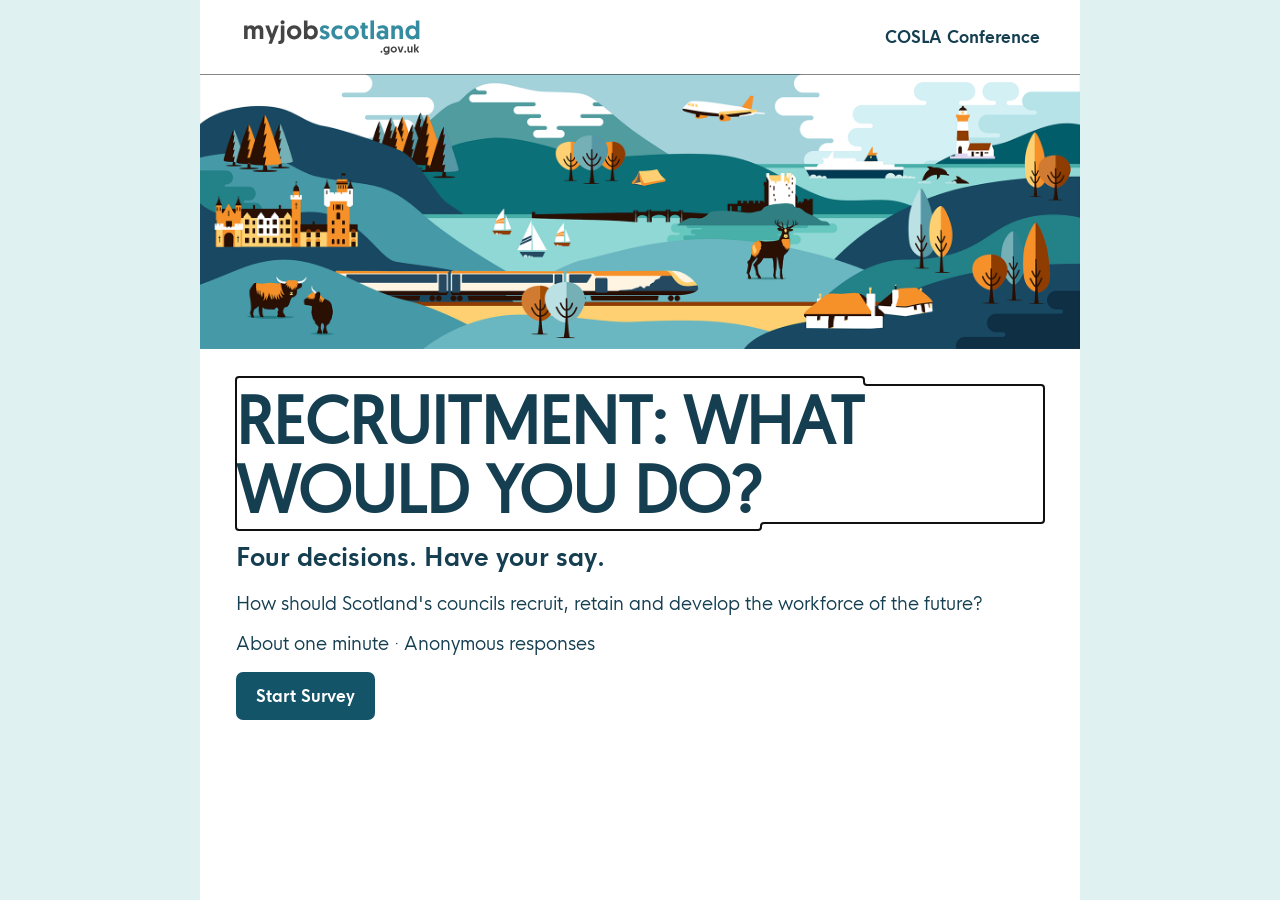
==== cosla-conference/public/index.html @ 0d1c6c73 "Add COSLA Conference recruitment survey and live results display" ====
<!doctype html>
<html lang="en"><head><meta charset="utf-8"><meta name="viewport" content="width=device-width, initial-scale=1">
<title>Recruitment: What Would You Do?</title><link rel="stylesheet" href="brand.css"><link rel="stylesheet" href="survey.css"></head>
<body><div class="shell"><header><img src="assets/logo.svg" alt="myjobscotland"><span>COSLA Conference</span></header>
<main id="survey">Loading survey…</main></div><script type="module" src="survey.js"></script></body></html>
---- cosla-conference/public/brand.css ----
/* Shared tablet / TV brand tokens. Font URLs resolve relative to this file. */
@font-face { font-family: 'HK Nova'; src: url('fonts/HKNova-Regular.woff2') format('woff2'); font-weight: 400; font-display: swap; }
@font-face { font-family: 'HK Nova'; src: url('fonts/HKNova-Medium.woff2') format('woff2'); font-weight: 500 600; font-display: swap; }
@font-face { font-family: 'HK Nova'; src: url('fonts/HKNova-Bold.woff2') format('woff2'); font-weight: 700 900; font-display: swap; }
@font-face { font-family: Geomanist; src: url('fonts/geomanist-regular-webfont.woff2') format('woff2'); font-weight: 400; font-display: swap; }
:root {
  --colour-ex: #008B95;
  --colour-pp: #D58A00;
  --colour-cc: #D50065;
  --colour-rt: #0875B9;
  --colour-sa: #71328A;
  --colour-ch: #558914;
  --brand-navy: #071B42;
  --results-background: #F2FBFC;
  --brand-font: 'HK Nova', Geomanist, Arial, sans-serif;
}
---- cosla-conference/public/survey.css ----
:root{color:#153f51;background:#e0f1f2;font-family:'HK Nova','Geomanist',system-ui,sans-serif}
*{box-sizing:border-box}
body{margin:0}
.shell{max-width:880px;margin:auto;min-height:100svh;background:#fff}
header{padding:16px clamp(16px,4vw,40px);display:flex;justify-content:space-between;align-items:center;gap:12px;font-weight:700}
header img{width:min(44%,230px);height:42px;object-fit:contain;object-position:left}
.landscape,.banner{display:block;width:100%;height:auto}
.banner{max-height:clamp(58px,12vh,132px);object-fit:cover;border-radius:8px}
.intro,.question{padding:clamp(16px,4vw,36px)}
.intro h1{font-family:'Geomanist','HK Nova',sans-serif;font-size:clamp(2rem,7vw,4.2rem);line-height:1.03;margin:0 0 14px}
.intro p{font-size:1.1rem}
.question h1{font-size:clamp(1.23rem,3.1vw,1.85rem);line-height:1.2;margin:8px 0 14px}
.category{font-weight:700;letter-spacing:.04em;font-size:.88rem}
progress{width:100%;height:9px;accent-color:#176476;margin:14px 0 7px}
fieldset{border:0;display:grid;gap:8px;padding:0;margin:0;min-width:0}
label{display:flex;align-items:center;gap:12px;border:2px solid #b1cbd0;border-radius:8px;padding:10px 13px;min-height:60px;cursor:pointer;line-height:1.23}
label input{position:absolute;opacity:0;width:1px;height:1px}
label:has(input:checked){border-color:#135469;background:#def3f3}
label:has(input:focus-visible),button:focus-visible{outline:3px solid #a54b00;outline-offset:2px}
.letter{display:grid;place-items:center;min-width:32px;height:32px;border-radius:5px;background:#e6f0f2;font-weight:700}
label:has(input:checked) .letter{background:#135469;color:white}
nav{display:flex;justify-content:space-between;gap:8px;margin-top:14px}
button{border:0;border-radius:7px;background:#135469;color:white;font:inherit;font-weight:700;padding:12px 20px;min-height:48px;cursor:pointer}
button.secondary{background:#e6f0f2;color:#153f51}
button:disabled{background:#e2eaeb;color:#52666b;cursor:default}
@media(max-width:440px){label{font-size:.9rem;padding:8px;gap:8px}header span{font-size:.85rem}}
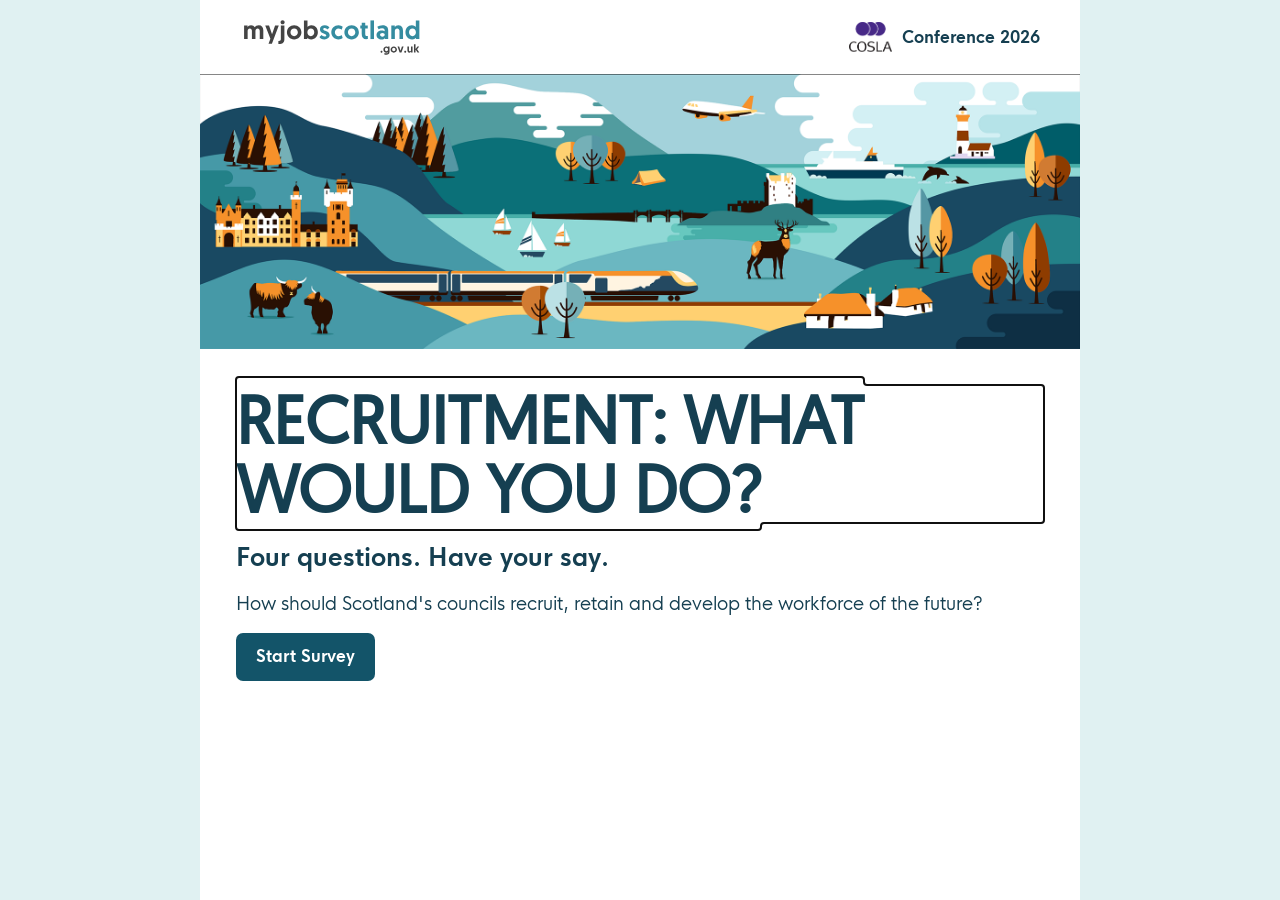
==== commit fb88c100: "Refine COSLA Conference copy and add conference branding" ====
--- a/cosla-conference/public/index.html
+++ b/cosla-conference/public/index.html
@@ -1,5 +1,5 @@
 <!doctype html>
 <html lang="en"><head><meta charset="utf-8"><meta name="viewport" content="width=device-width, initial-scale=1">
 <title>Recruitment: What Would You Do?</title><link rel="stylesheet" href="brand.css"><link rel="stylesheet" href="survey.css"></head>
-<body><div class="shell"><header><img src="assets/logo.svg" alt="myjobscotland"><span>COSLA Conference</span></header>
+<body><div class="shell"><header><img src="assets/logo.svg" alt="myjobscotland"><div class="conference-brand"><img src="assets/cosla-logo.png" alt="COSLA"><span>Conference 2026</span></div></header>
 <main id="survey">Loading survey…</main></div><script type="module" src="survey.js"></script></body></html>
--- a/cosla-conference/public/brand.css
+++ b/cosla-conference/public/brand.css
@@ -14,3 +14,20 @@
   --results-background: #F2FBFC;
   --brand-font: 'HK Nova', Geomanist, Arial, sans-serif;
 }
+
+.conference-brand {
+  display: flex;
+  align-items: center;
+  gap: .65em;
+  flex: none;
+  background: #fff;
+  font-family: 'HK Nova', Geomanist, Arial, sans-serif;
+  font-weight: 700;
+  white-space: nowrap;
+}
+.conference-brand img {
+  display: block;
+  width: auto;
+  height: var(--conference-logo-height, 30px);
+  object-fit: contain;
+}
--- a/cosla-conference/public/survey.css
+++ b/cosla-conference/public/survey.css
@@ -24,3 +24,10 @@
 button.secondary{background:#e6f0f2;color:#153f51}
 button:disabled{background:#e2eaeb;color:#52666b;cursor:default}
 @media(max-width:440px){label{font-size:.9rem;padding:8px;gap:8px}header span{font-size:.85rem}}
+
+header > img { min-width: 0; }
+header .conference-brand { padding: 4px 0; }
+header .conference-brand img { width: auto; height: var(--conference-logo-height, 30px); }
+@media (max-width: 440px) {
+  header .conference-brand { --conference-logo-height: 24px; }
+}
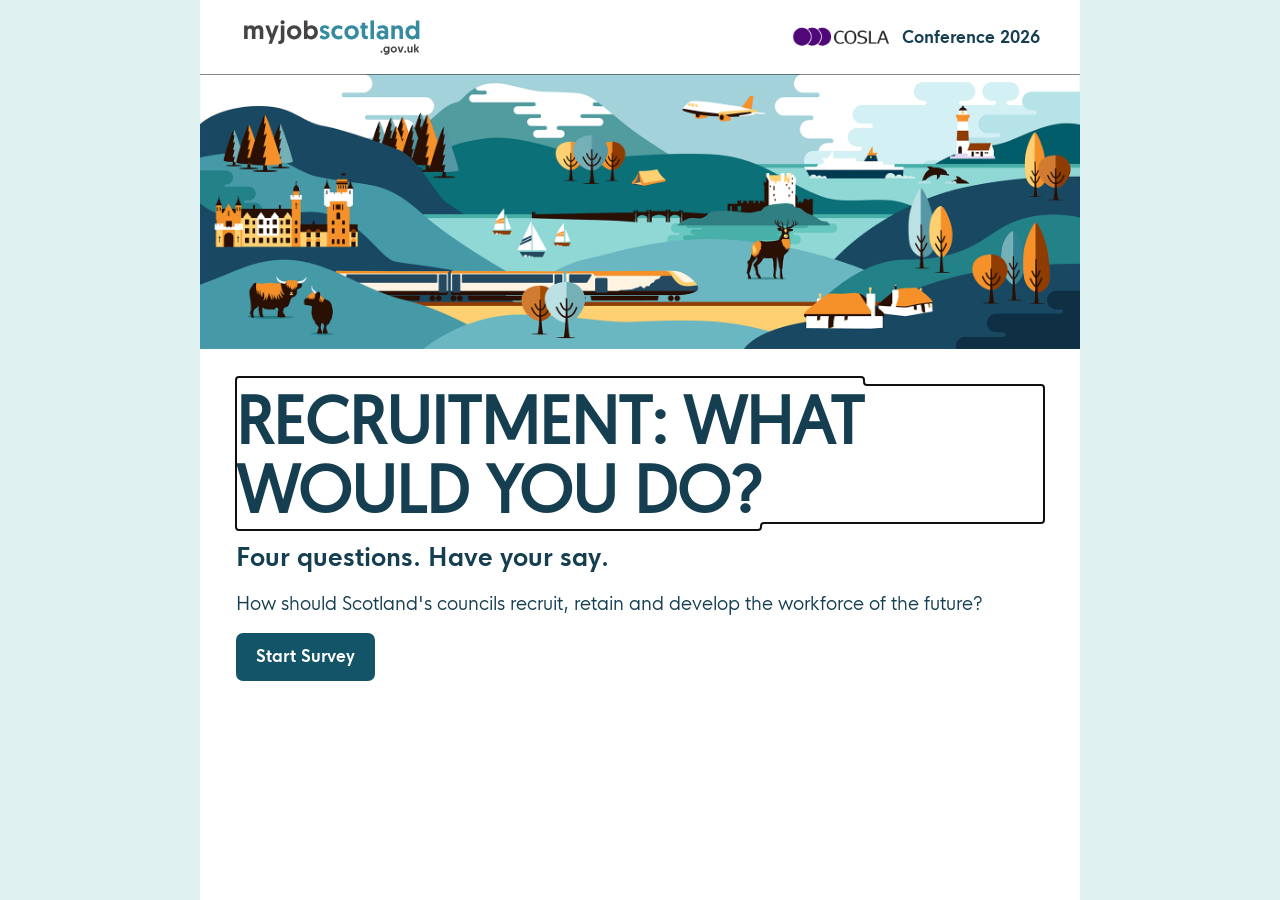
==== commit b779527a: "Use horizontal COSLA logo and refine conference slideshow copy" ====
--- a/cosla-conference/public/index.html
+++ b/cosla-conference/public/index.html
@@ -1,5 +1,5 @@
 <!doctype html>
 <html lang="en"><head><meta charset="utf-8"><meta name="viewport" content="width=device-width, initial-scale=1">
 <title>Recruitment: What Would You Do?</title><link rel="stylesheet" href="brand.css"><link rel="stylesheet" href="survey.css"></head>
-<body><div class="shell"><header><img src="assets/logo.svg" alt="myjobscotland"><div class="conference-brand"><img src="assets/cosla-logo.png" alt="COSLA"><span>Conference 2026</span></div></header>
+<body><div class="shell"><header><img src="assets/logo.svg" alt="myjobscotland"><div class="conference-brand"><img src="assets/cosla-logo.png?v=horizontal" alt="COSLA"><span>Conference 2026</span></div></header>
 <main id="survey">Loading survey…</main></div><script type="module" src="survey.js"></script></body></html>
--- a/cosla-conference/public/survey.css
+++ b/cosla-conference/public/survey.css
@@ -3,7 +3,7 @@
 body{margin:0}
 .shell{max-width:880px;margin:auto;min-height:100svh;background:#fff}
 header{padding:16px clamp(16px,4vw,40px);display:flex;justify-content:space-between;align-items:center;gap:12px;font-weight:700}
-header img{width:min(44%,230px);height:42px;object-fit:contain;object-position:left}
+header > img{width:min(44%,230px);height:42px;object-fit:contain;object-position:left}
 .landscape,.banner{display:block;width:100%;height:auto}
 .banner{max-height:clamp(58px,12vh,132px);object-fit:cover;border-radius:8px}
 .intro,.question{padding:clamp(16px,4vw,36px)}
@@ -27,7 +27,6 @@
 
 header > img { min-width: 0; }
 header .conference-brand { padding: 4px 0; }
-header .conference-brand img { width: auto; height: var(--conference-logo-height, 30px); }
 @media (max-width: 440px) {
   header .conference-brand { --conference-logo-height: 24px; }
 }
